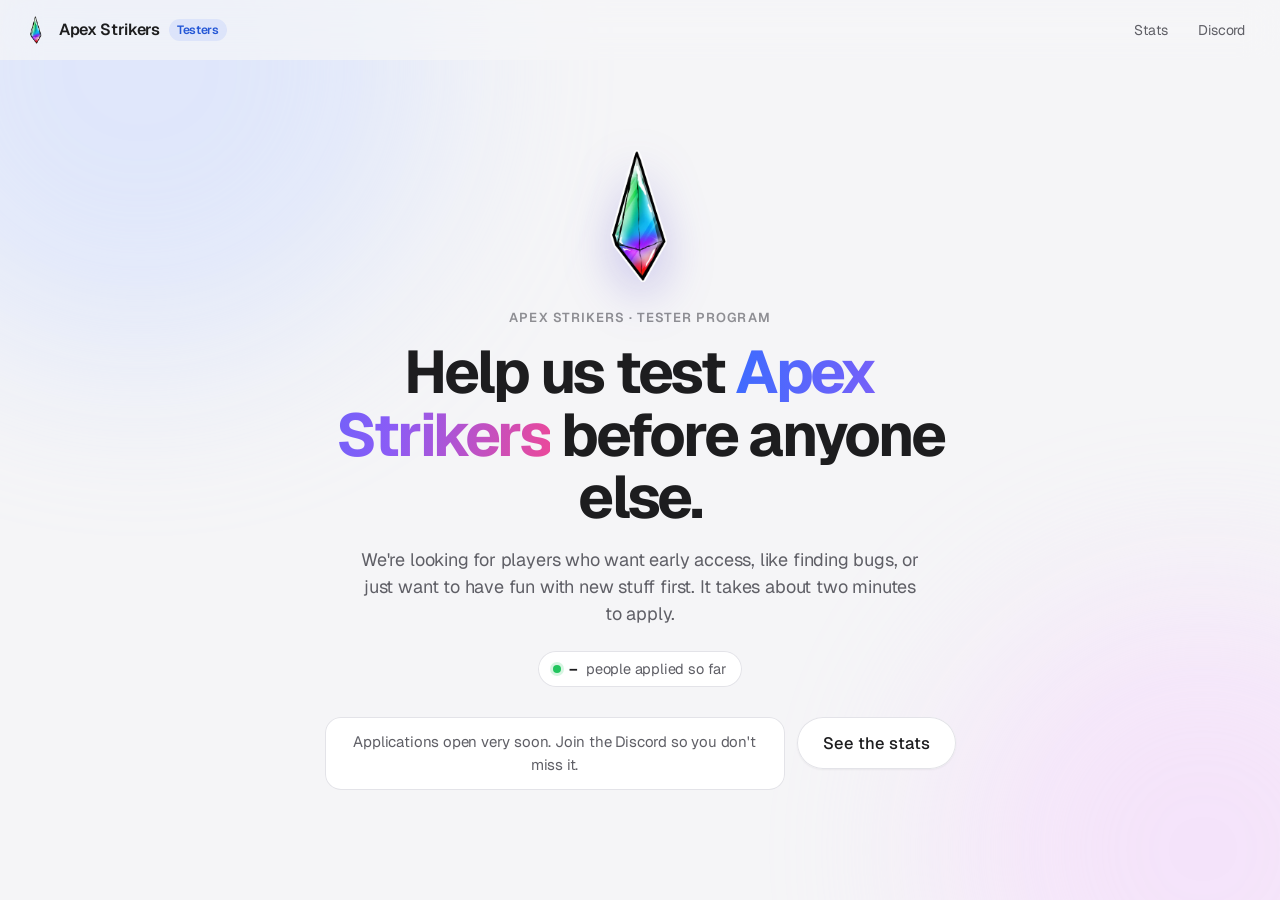
==== index.html @ 10d708e8 "Apex Strikers tester applications site Co-Authored-By: Claude Opus 5.5 <noreply@anthropic.com>" ====
<!doctype html>
<html lang="en">
<head>
  <meta charset="utf-8" />
  <meta name="viewport" content="width=device-width, initial-scale=1, viewport-fit=cover" />
  <title>Apex Strikers · Tester Applications</title>
  <meta name="description" content="Apply to become a tester for Apex Strikers on Roblox." />
  <meta name="theme-color" content="#f5f5f7" />
  <meta property="og:title" content="Become an Apex Strikers tester" />
  <meta property="og:description" content="Apply to test Apex Strikers before everyone else." />
  <meta property="og:image" content="assets/icons/prism.webp" />
  <link rel="icon" href="assets/icons/prism.webp" type="image/webp" />
  <link rel="preconnect" href="https://fonts.googleapis.com" />
  <link rel="preconnect" href="https://fonts.gstatic.com" crossorigin />
  <link href="https://fonts.googleapis.com/css2?family=Geist:wght@400;500;600;700&display=swap" rel="stylesheet" />
  <link rel="stylesheet" href="styles.css?v=1" />
</head>
<body>
  <div class="bg" aria-hidden="true"><span class="glow g1"></span><span class="glow g2"></span></div>

  <header class="top">
    <a class="brand" href="#" data-go="welcome"><img src="assets/icons/prism.webp" alt="" /><span>Apex Strikers</span><em>Testers</em></a>
    <nav>
      <button class="top-link" data-go="stats">Stats</button>
      <a class="top-link" id="discordLink" target="_blank" rel="noopener">Discord</a>
    </nav>
  </header>

  <main class="stage" id="stage" aria-live="polite"></main>

  <div class="progress" id="progress" hidden><span id="progressBar"></span></div>
  <div class="toast" id="toast" role="status" aria-live="polite"></div>

  <script src="config.js?v=1"></script>
  <script src="app.js?v=1"></script>
</body>
</html>
---- styles.css ----
:root {
  --bg: #f5f5f7;
  --card: #ffffff;
  --panel: #f5f5f7;
  --text: #1d1d1f;
  --text-2: #5f5f66;
  --text-3: #8e8e93;
  --border: #e3e3e8;
  --blue: #3b6cff;
  --ease: cubic-bezier(0.16, 1, 0.3, 1);
  --spring: cubic-bezier(0.34, 1.56, 0.64, 1);
  color-scheme: light;
}
*, *::before, *::after { box-sizing: border-box; }
html, body { height: 100%; }
body {
  margin: 0; min-height: 100%; background: var(--bg); color: var(--text); overflow-x: hidden;
  font-family: Geist, -apple-system, BlinkMacSystemFont, "SF Pro Text", Inter, "Segoe UI", sans-serif;
  font-size: 17px; line-height: 1.5; letter-spacing: -0.011em; -webkit-font-smoothing: antialiased;
}
h1, h2, h3, p { margin: 0; }
a { color: inherit; text-decoration: none; }
button { font: inherit; color: inherit; background: none; border: 0; padding: 0; cursor: pointer; }
:focus-visible { outline: 2px solid var(--blue); outline-offset: 3px; border-radius: 10px; }
[hidden] { display: none !important; }

/* Background */
.bg { position: fixed; inset: 0; z-index: -1; pointer-events: none; overflow: hidden; }
.glow { position: absolute; border-radius: 50%; filter: blur(90px); opacity: 0.45; animation: drift 22s ease-in-out infinite alternate; }
.g1 { width: 46vw; height: 46vw; left: -12vw; top: -18vw; background: #c7d7ff; }
.g2 { width: 40vw; height: 40vw; right: -14vw; bottom: -16vw; background: #f5d0fe; animation-duration: 26s; }
@keyframes drift { to { transform: translate3d(4vw, 3vw, 0) scale(1.1); } }

/* Top bar */
.top { position: fixed; top: 0; left: 0; right: 0; z-index: 20; display: flex; align-items: center; justify-content: space-between; height: 60px; padding: 0 22px; background: rgba(245, 245, 247, 0.72); -webkit-backdrop-filter: blur(18px) saturate(160%); backdrop-filter: blur(18px) saturate(160%); }
.brand { display: inline-flex; align-items: center; gap: 9px; font-weight: 600; font-size: 16px; letter-spacing: -0.02em; }
.brand img { width: 28px; height: 28px; object-fit: contain; }
.brand em { font-style: normal; font-size: 12px; font-weight: 600; padding: 2px 8px; border-radius: 999px; color: #2457d6; background: rgba(59, 108, 255, 0.1); }
.top nav { display: flex; gap: 4px; }
.top-link { padding: 7px 13px; border-radius: 999px; font-size: 14px; color: var(--text-2); transition: background 0.2s, color 0.2s; }
.top-link:hover { background: rgba(0, 0, 0, 0.05); color: var(--text); }

/* Progress */
.progress { position: fixed; top: 60px; left: 0; right: 0; z-index: 19; height: 3px; background: rgba(0, 0, 0, 0.05); }
.progress span { display: block; height: 100%; width: 0; background: linear-gradient(90deg, #4f8cff, #8b5cf6); border-radius: 0 3px 3px 0; transition: width 0.6s var(--ease); }

/* Screens */
.stage { position: relative; min-height: 100vh; min-height: 100dvh; display: grid; }
.screen {
  grid-area: 1 / 1; display: flex; align-items: center; justify-content: center; padding: 100px 22px 60px;
  transition: opacity 0.45s var(--ease), transform 0.55s var(--ease), filter 0.45s var(--ease);
}
.screen.in-right { opacity: 0; transform: translateX(60px); filter: blur(6px); }
.screen.in-left { opacity: 0; transform: translateX(-60px); filter: blur(6px); }
.screen.out-left { opacity: 0; transform: translateX(-60px); filter: blur(6px); pointer-events: none; }
.screen.out-right { opacity: 0; transform: translateX(60px); filter: blur(6px); pointer-events: none; }

/* Buttons */
.btn {
  --h: 46px; position: relative; display: inline-flex; align-items: center; justify-content: center; gap: 8px; overflow: hidden;
  height: var(--h); padding: 0 22px; border-radius: 999px; font-size: 15.5px; font-weight: 500; white-space: nowrap;
  transition: transform 0.4s var(--spring), box-shadow 0.3s, background 0.25s; -webkit-tap-highlight-color: transparent;
}
.btn:hover { transform: translateY(-2px); }
.btn:active { transform: scale(0.95); transition-duration: 0.12s; }
.btn-lg { --h: 52px; padding: 0 26px; font-size: 16.5px; }
.btn-primary { color: #fff; background: linear-gradient(180deg, #5f93ff, #3b6cff 55%, #2f5bf0); box-shadow: inset 0 1px 0 rgba(255, 255, 255, 0.4), inset 0 -2px 0 rgba(0, 0, 30, 0.2), 0 0 0 1px rgba(59, 108, 255, 0.9), 0 8px 20px -8px rgba(59, 108, 255, 0.6); }
.btn-primary:hover { box-shadow: inset 0 1px 0 rgba(255, 255, 255, 0.5), 0 0 0 1px rgba(99, 140, 255, 1), 0 14px 30px -10px rgba(59, 108, 255, 0.8); }
.btn-ghost { color: var(--text); background: #fff; box-shadow: inset 0 0 0 1px var(--border), 0 1px 2px rgba(0, 0, 0, 0.05); }
.btn-ghost:hover { background: #fafafc; }
.btn svg { width: 20px; height: 20px; }
.actions { display: flex; gap: 12px; justify-content: center; flex-wrap: wrap; margin-top: 30px; }

/* Welcome */
.welcome { max-width: 680px; text-align: center; }
.diamond { width: 132px; height: 132px; margin: 0 auto 26px; display: grid; place-items: center; animation: float 6s ease-in-out infinite; }
.diamond img { width: 100%; height: 100%; object-fit: contain; filter: drop-shadow(0 18px 24px rgba(80, 60, 200, 0.28)); }
@keyframes float { 50% { transform: translateY(-12px) rotate(-4deg); } }
.eyebrow { font-size: 13px; font-weight: 600; letter-spacing: 0.08em; text-transform: uppercase; color: var(--text-3); margin-bottom: 14px; }
.welcome h1, .stats h1 { font-size: clamp(36px, 6vw, 60px); line-height: 1.04; font-weight: 700; letter-spacing: -0.045em; }
.welcome h1 span { background: linear-gradient(100deg, #3b6cff, #8b5cf6 55%, #ec4899); -webkit-background-clip: text; background-clip: text; color: transparent; }
.lead { max-width: 560px; margin: 18px auto 0; font-size: 18px; color: var(--text-2); }
.count-pill { display: inline-flex; align-items: center; gap: 8px; margin-top: 24px; padding: 7px 15px; border-radius: 999px; font-size: 14.5px; color: var(--text-2); background: #fff; box-shadow: inset 0 0 0 1px var(--border); }
.count-pill b { color: var(--text); font-variant-numeric: tabular-nums; }
.live { width: 8px; height: 8px; border-radius: 50%; background: #22c55e; box-shadow: 0 0 0 3px rgba(34, 197, 94, 0.18); }
.note { max-width: 460px; padding: 14px 18px; border-radius: 16px; font-size: 15px; color: var(--text-2); background: #fff; box-shadow: inset 0 0 0 1px var(--border); }

/* Question */
.question { width: min(640px, 100%); }
.step { font-size: 13px; font-weight: 600; color: var(--blue); margin-bottom: 14px; }
.q-head { display: flex; align-items: center; gap: 16px; }
.q-ico { width: 58px; height: 58px; flex: none; object-fit: contain; filter: drop-shadow(0 8px 12px rgba(20, 20, 40, 0.2)); }
.q-ico.big { width: 84px; height: 84px; margin: 0 auto 16px; display: block; }
.q-ico.discord { display: grid; place-items: center; width: 52px; height: 52px; border-radius: 15px; color: #fff; background: #5865f2; box-shadow: inset 0 1px 0 rgba(255, 255, 255, 0.3), 0 8px 18px -6px rgba(88, 101, 242, 0.7); filter: none; }
.q-ico.discord svg { width: 28px; height: 28px; }
.question h2 { font-size: clamp(26px, 4vw, 36px); line-height: 1.12; font-weight: 700; letter-spacing: -0.035em; }
.hint { margin-top: 10px; color: var(--text-2); font-size: 16px; }
.field {
  display: block; width: 100%; margin-top: 26px; padding: 16px 18px; border: 0; outline: 0; border-radius: 16px; resize: vertical;
  font: inherit; font-size: 19px; color: var(--text); background: #fff; box-shadow: inset 0 0 0 1px var(--border), 0 1px 2px rgba(0, 0, 0, 0.04);
  transition: box-shadow 0.25s;
}
.field:focus { box-shadow: inset 0 0 0 1.5px rgba(59, 108, 255, 0.7), 0 0 0 5px rgba(59, 108, 255, 0.12); }
.field::placeholder { color: #b0b0b6; }
textarea.field { min-height: 130px; line-height: 1.5; font-size: 17px; }
.chars { display: block; margin-top: 6px; text-align: right; font-size: 12.5px; color: var(--text-3); }
.choices { display: grid; gap: 10px; margin-top: 26px; }
.choice {
  display: flex; align-items: center; gap: 14px; width: 100%; padding: 14px 16px; border-radius: 14px; text-align: left; font-size: 17px; font-weight: 500;
  background: #fff; box-shadow: inset 0 0 0 1px var(--border), 0 1px 2px rgba(0, 0, 0, 0.04); transition: box-shadow 0.2s, transform 0.35s var(--spring), background 0.2s;
}
.choice:hover { transform: translateX(4px); box-shadow: inset 0 0 0 1px #c9c9d1, 0 4px 14px -8px rgba(0, 0, 0, 0.2); }
.choice kbd { display: grid; place-items: center; width: 26px; height: 26px; flex: none; border-radius: 7px; font: 600 12.5px Geist, sans-serif; color: var(--text-2); background: var(--panel); box-shadow: inset 0 0 0 1px var(--border); }
.choice.on { background: #eef3ff; box-shadow: inset 0 0 0 1.5px var(--blue); }
.choice.on kbd { color: #fff; background: var(--blue); box-shadow: none; }
.error { margin-top: 12px; font-size: 14.5px; color: #dc2626; }
.hp { position: absolute; left: -9999px; width: 1px; height: 1px; opacity: 0; }
.nav-row { display: flex; justify-content: space-between; gap: 12px; margin-top: 28px; }
.kbd-hint { margin-top: 18px; font-size: 13px; color: var(--text-3); }
.kbd-hint kbd { padding: 1px 6px; border-radius: 5px; font: 600 12px Geist, sans-serif; background: #fff; box-shadow: inset 0 0 0 1px var(--border); }
.shake { animation: shake 0.4s; }
@keyframes shake { 20%, 60% { transform: translateX(-8px); } 40%, 80% { transform: translateX(8px); } }

/* Sending / done */
.sending { text-align: center; max-width: 520px; }
.sending h2 { font-size: 28px; letter-spacing: -0.03em; }
.spinner { width: 40px; height: 40px; margin: 0 auto 20px; border-radius: 50%; border: 3px solid rgba(0, 0, 0, 0.08); border-top-color: var(--blue); animation: spin 0.8s linear infinite; }
@keyframes spin { to { transform: rotate(360deg); } }
.discord-btn { background: linear-gradient(180deg, #7983f5, #5865f2); box-shadow: inset 0 1px 0 rgba(255, 255, 255, 0.35), 0 0 0 1px #5865f2, 0 8px 20px -8px rgba(88, 101, 242, 0.7); }
.confetti { position: fixed; z-index: 50; pointer-events: none; object-fit: contain; }

/* Stats */
.stats { width: min(920px, 100%); text-align: center; }
.big-stat { display: inline-flex; align-items: center; gap: 18px; margin-top: 30px; padding: 18px 28px 18px 20px; border-radius: 22px; background: #fff; box-shadow: inset 0 0 0 1px var(--border), 0 20px 40px -28px rgba(20, 20, 60, 0.35); }
.big-stat img { width: 64px; height: 64px; object-fit: contain; }
.big-stat b { display: block; font-size: 48px; line-height: 1; font-weight: 700; letter-spacing: -0.04em; font-variant-numeric: tabular-nums; text-align: left; }
.big-stat span { color: var(--text-2); font-size: 15px; }
.charts { display: grid; grid-template-columns: repeat(auto-fit, minmax(380px, 1fr)); gap: 14px; margin-top: 30px; text-align: left; }
.chart { padding: 18px; border-radius: 20px; background: #fff; box-shadow: inset 0 0 0 1px var(--border); }
.chart-head { display: flex; align-items: center; gap: 12px; margin-bottom: 14px; }
.chart-head .q-ico { width: 38px; height: 38px; }
.chart h3 { font-size: 15.5px; font-weight: 600; letter-spacing: -0.015em; line-height: 1.3; }
.bars { display: grid; gap: 9px; }
.bar-row { display: grid; grid-template-columns: minmax(0, 1.25fr) minmax(0, 1fr) 40px; align-items: center; gap: 10px; font-size: 13.5px; }
.bar-label { color: var(--text-2); white-space: nowrap; overflow: hidden; text-overflow: ellipsis; }
.bar { height: 10px; border-radius: 6px; background: var(--panel); overflow: hidden; }
.bar i { display: block; height: 100%; border-radius: 6px; background: #c5d3ff; transition: width 1s var(--ease); }
.bar-row.leader .bar i { background: linear-gradient(90deg, #4f8cff, #8b5cf6); }
.bar-row.leader .bar-label { color: var(--text); font-weight: 600; }
.bar-num { text-align: right; font-weight: 600; font-variant-numeric: tabular-nums; }

/* Toast */
.toast { position: fixed; left: 50%; bottom: 26px; z-index: 60; padding: 12px 18px; border-radius: 14px; font-size: 14px; color: #fff; background: rgba(28, 28, 34, 0.92); transform: translate(-50%, 20px); opacity: 0; pointer-events: none; transition: transform 0.45s var(--spring), opacity 0.3s; }
.toast.show { transform: translate(-50%, 0); opacity: 1; }

@media (max-width: 600px) {
  body { font-size: 16px; }
  .top { padding: 0 14px; }
  .brand em { display: none; }
  .screen { padding: 88px 16px 40px; align-items: flex-start; }
  .welcome { padding-top: 20px; }
  .diamond { width: 104px; height: 104px; }
  .q-ico { width: 46px; height: 46px; }
  .q-head { gap: 12px; }
  .nav-row .btn { flex: 1; }
  .kbd-hint { display: none; }
  .actions .btn { flex: 1 1 100%; }
  .big-stat b { font-size: 40px; }
}
@media (prefers-reduced-motion: reduce) {
  *, *::before, *::after { animation-duration: 0.01ms !important; animation-iteration-count: 1 !important; transition-duration: 0.01ms !important; }
}

@media (max-width: 600px) { .charts { grid-template-columns: 1fr; } }
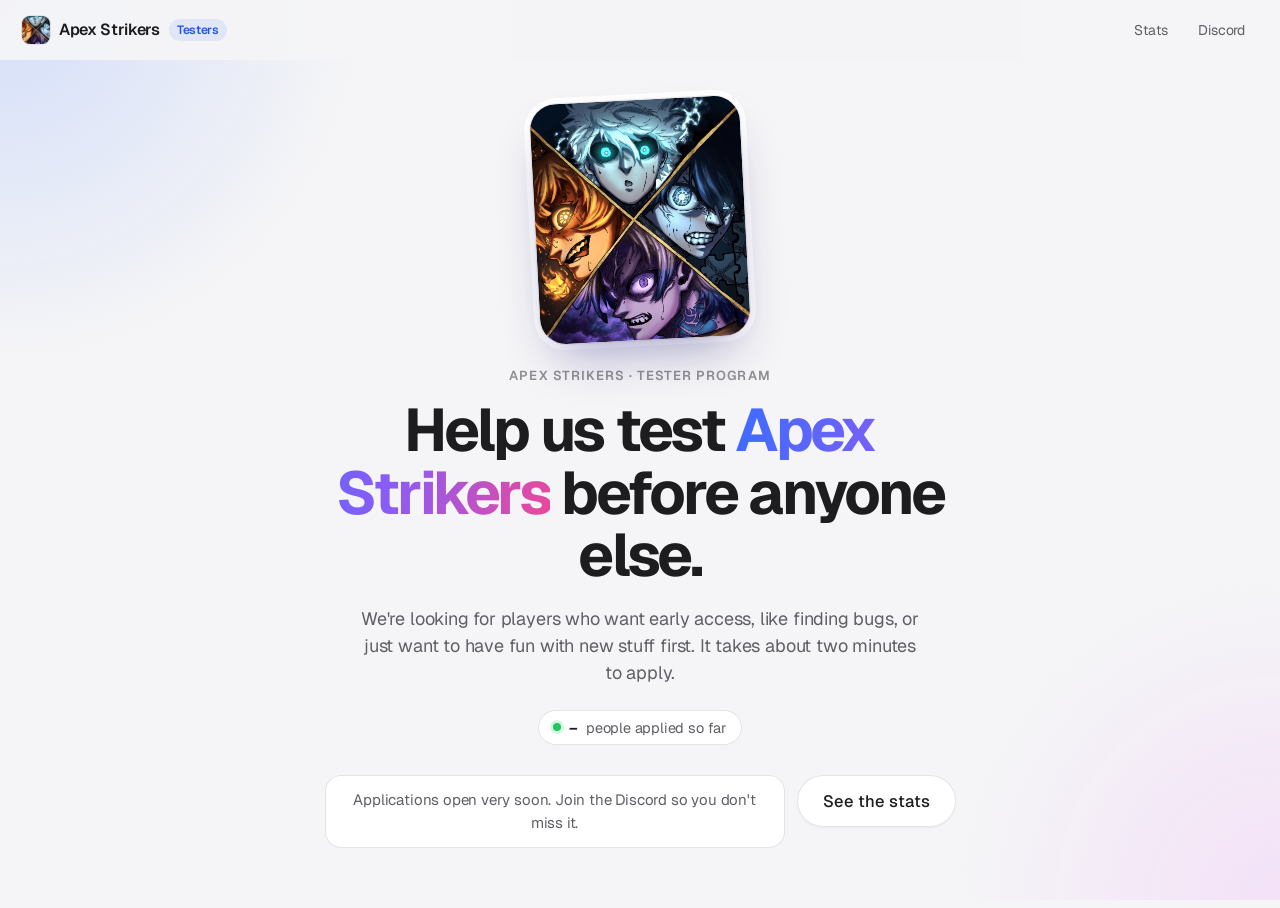
==== commit be7a22e4: "Apex logo from the art; cheaper background and transitions Co-Authored-By: Claude Opus 5.5 <noreply@" ====
--- a/index.html
+++ b/index.html
@@ -8,18 +8,19 @@
   <meta name="theme-color" content="#f5f5f7" />
   <meta property="og:title" content="Become an Apex Strikers tester" />
   <meta property="og:description" content="Apply to test Apex Strikers before everyone else." />
-  <meta property="og:image" content="assets/icons/prism.webp" />
-  <link rel="icon" href="assets/icons/prism.webp" type="image/webp" />
+  <meta property="og:image" content="assets/logo.webp" />
+  <link rel="icon" href="assets/favicon.png" type="image/png" />
+  <link rel="apple-touch-icon" href="assets/apple-touch-icon.png" />
   <link rel="preconnect" href="https://fonts.googleapis.com" />
   <link rel="preconnect" href="https://fonts.gstatic.com" crossorigin />
   <link href="https://fonts.googleapis.com/css2?family=Geist:wght@400;500;600;700&display=swap" rel="stylesheet" />
-  <link rel="stylesheet" href="styles.css?v=1" />
+  <link rel="stylesheet" href="styles.css?v=1793979495" />
 </head>
 <body>
-  <div class="bg" aria-hidden="true"><span class="glow g1"></span><span class="glow g2"></span></div>
+  <div class="bg" aria-hidden="true"></div>
 
   <header class="top">
-    <a class="brand" href="#" data-go="welcome"><img src="assets/icons/prism.webp" alt="" /><span>Apex Strikers</span><em>Testers</em></a>
+    <a class="brand" href="#" data-go="welcome"><img src="assets/logo-icon.webp" alt="" /><span>Apex Strikers</span><em>Testers</em></a>
     <nav>
       <button class="top-link" data-go="stats">Stats</button>
       <a class="top-link" id="discordLink" target="_blank" rel="noopener">Discord</a>
@@ -31,7 +32,7 @@
   <div class="progress" id="progress" hidden><span id="progressBar"></span></div>
   <div class="toast" id="toast" role="status" aria-live="polite"></div>
 
-  <script src="config.js?v=1"></script>
-  <script src="app.js?v=1"></script>
+  <script src="config.js?v=1793979495"></script>
+  <script src="app.js?v=1793979495"></script>
 </body>
 </html>
--- a/styles.css
+++ b/styles.css
@@ -1,174 +1,195 @@
-:root {
-  --bg: #f5f5f7;
-  --card: #ffffff;
-  --panel: #f5f5f7;
-  --text: #1d1d1f;
-  --text-2: #5f5f66;
-  --text-3: #8e8e93;
-  --border: #e3e3e8;
-  --blue: #3b6cff;
-  --ease: cubic-bezier(0.16, 1, 0.3, 1);
-  --spring: cubic-bezier(0.34, 1.56, 0.64, 1);
-  color-scheme: light;
-}
-*, *::before, *::after { box-sizing: border-box; }
-html, body { height: 100%; }
-body {
-  margin: 0; min-height: 100%; background: var(--bg); color: var(--text); overflow-x: hidden;
-  font-family: Geist, -apple-system, BlinkMacSystemFont, "SF Pro Text", Inter, "Segoe UI", sans-serif;
-  font-size: 17px; line-height: 1.5; letter-spacing: -0.011em; -webkit-font-smoothing: antialiased;
-}
-h1, h2, h3, p { margin: 0; }
-a { color: inherit; text-decoration: none; }
-button { font: inherit; color: inherit; background: none; border: 0; padding: 0; cursor: pointer; }
-:focus-visible { outline: 2px solid var(--blue); outline-offset: 3px; border-radius: 10px; }
-[hidden] { display: none !important; }
-
-/* Background */
-.bg { position: fixed; inset: 0; z-index: -1; pointer-events: none; overflow: hidden; }
-.glow { position: absolute; border-radius: 50%; filter: blur(90px); opacity: 0.45; animation: drift 22s ease-in-out infinite alternate; }
-.g1 { width: 46vw; height: 46vw; left: -12vw; top: -18vw; background: #c7d7ff; }
-.g2 { width: 40vw; height: 40vw; right: -14vw; bottom: -16vw; background: #f5d0fe; animation-duration: 26s; }
-@keyframes drift { to { transform: translate3d(4vw, 3vw, 0) scale(1.1); } }
-
-/* Top bar */
-.top { position: fixed; top: 0; left: 0; right: 0; z-index: 20; display: flex; align-items: center; justify-content: space-between; height: 60px; padding: 0 22px; background: rgba(245, 245, 247, 0.72); -webkit-backdrop-filter: blur(18px) saturate(160%); backdrop-filter: blur(18px) saturate(160%); }
-.brand { display: inline-flex; align-items: center; gap: 9px; font-weight: 600; font-size: 16px; letter-spacing: -0.02em; }
-.brand img { width: 28px; height: 28px; object-fit: contain; }
-.brand em { font-style: normal; font-size: 12px; font-weight: 600; padding: 2px 8px; border-radius: 999px; color: #2457d6; background: rgba(59, 108, 255, 0.1); }
-.top nav { display: flex; gap: 4px; }
-.top-link { padding: 7px 13px; border-radius: 999px; font-size: 14px; color: var(--text-2); transition: background 0.2s, color 0.2s; }
-.top-link:hover { background: rgba(0, 0, 0, 0.05); color: var(--text); }
-
-/* Progress */
-.progress { position: fixed; top: 60px; left: 0; right: 0; z-index: 19; height: 3px; background: rgba(0, 0, 0, 0.05); }
-.progress span { display: block; height: 100%; width: 0; background: linear-gradient(90deg, #4f8cff, #8b5cf6); border-radius: 0 3px 3px 0; transition: width 0.6s var(--ease); }
-
-/* Screens */
-.stage { position: relative; min-height: 100vh; min-height: 100dvh; display: grid; }
-.screen {
-  grid-area: 1 / 1; display: flex; align-items: center; justify-content: center; padding: 100px 22px 60px;
-  transition: opacity 0.45s var(--ease), transform 0.55s var(--ease), filter 0.45s var(--ease);
-}
-.screen.in-right { opacity: 0; transform: translateX(60px); filter: blur(6px); }
-.screen.in-left { opacity: 0; transform: translateX(-60px); filter: blur(6px); }
-.screen.out-left { opacity: 0; transform: translateX(-60px); filter: blur(6px); pointer-events: none; }
-.screen.out-right { opacity: 0; transform: translateX(60px); filter: blur(6px); pointer-events: none; }
-
-/* Buttons */
-.btn {
-  --h: 46px; position: relative; display: inline-flex; align-items: center; justify-content: center; gap: 8px; overflow: hidden;
-  height: var(--h); padding: 0 22px; border-radius: 999px; font-size: 15.5px; font-weight: 500; white-space: nowrap;
-  transition: transform 0.4s var(--spring), box-shadow 0.3s, background 0.25s; -webkit-tap-highlight-color: transparent;
-}
-.btn:hover { transform: translateY(-2px); }
-.btn:active { transform: scale(0.95); transition-duration: 0.12s; }
-.btn-lg { --h: 52px; padding: 0 26px; font-size: 16.5px; }
-.btn-primary { color: #fff; background: linear-gradient(180deg, #5f93ff, #3b6cff 55%, #2f5bf0); box-shadow: inset 0 1px 0 rgba(255, 255, 255, 0.4), inset 0 -2px 0 rgba(0, 0, 30, 0.2), 0 0 0 1px rgba(59, 108, 255, 0.9), 0 8px 20px -8px rgba(59, 108, 255, 0.6); }
-.btn-primary:hover { box-shadow: inset 0 1px 0 rgba(255, 255, 255, 0.5), 0 0 0 1px rgba(99, 140, 255, 1), 0 14px 30px -10px rgba(59, 108, 255, 0.8); }
-.btn-ghost { color: var(--text); background: #fff; box-shadow: inset 0 0 0 1px var(--border), 0 1px 2px rgba(0, 0, 0, 0.05); }
-.btn-ghost:hover { background: #fafafc; }
-.btn svg { width: 20px; height: 20px; }
-.actions { display: flex; gap: 12px; justify-content: center; flex-wrap: wrap; margin-top: 30px; }
-
-/* Welcome */
-.welcome { max-width: 680px; text-align: center; }
-.diamond { width: 132px; height: 132px; margin: 0 auto 26px; display: grid; place-items: center; animation: float 6s ease-in-out infinite; }
-.diamond img { width: 100%; height: 100%; object-fit: contain; filter: drop-shadow(0 18px 24px rgba(80, 60, 200, 0.28)); }
-@keyframes float { 50% { transform: translateY(-12px) rotate(-4deg); } }
-.eyebrow { font-size: 13px; font-weight: 600; letter-spacing: 0.08em; text-transform: uppercase; color: var(--text-3); margin-bottom: 14px; }
-.welcome h1, .stats h1 { font-size: clamp(36px, 6vw, 60px); line-height: 1.04; font-weight: 700; letter-spacing: -0.045em; }
-.welcome h1 span { background: linear-gradient(100deg, #3b6cff, #8b5cf6 55%, #ec4899); -webkit-background-clip: text; background-clip: text; color: transparent; }
-.lead { max-width: 560px; margin: 18px auto 0; font-size: 18px; color: var(--text-2); }
-.count-pill { display: inline-flex; align-items: center; gap: 8px; margin-top: 24px; padding: 7px 15px; border-radius: 999px; font-size: 14.5px; color: var(--text-2); background: #fff; box-shadow: inset 0 0 0 1px var(--border); }
-.count-pill b { color: var(--text); font-variant-numeric: tabular-nums; }
-.live { width: 8px; height: 8px; border-radius: 50%; background: #22c55e; box-shadow: 0 0 0 3px rgba(34, 197, 94, 0.18); }
-.note { max-width: 460px; padding: 14px 18px; border-radius: 16px; font-size: 15px; color: var(--text-2); background: #fff; box-shadow: inset 0 0 0 1px var(--border); }
-
-/* Question */
-.question { width: min(640px, 100%); }
-.step { font-size: 13px; font-weight: 600; color: var(--blue); margin-bottom: 14px; }
-.q-head { display: flex; align-items: center; gap: 16px; }
-.q-ico { width: 58px; height: 58px; flex: none; object-fit: contain; filter: drop-shadow(0 8px 12px rgba(20, 20, 40, 0.2)); }
-.q-ico.big { width: 84px; height: 84px; margin: 0 auto 16px; display: block; }
-.q-ico.discord { display: grid; place-items: center; width: 52px; height: 52px; border-radius: 15px; color: #fff; background: #5865f2; box-shadow: inset 0 1px 0 rgba(255, 255, 255, 0.3), 0 8px 18px -6px rgba(88, 101, 242, 0.7); filter: none; }
-.q-ico.discord svg { width: 28px; height: 28px; }
-.question h2 { font-size: clamp(26px, 4vw, 36px); line-height: 1.12; font-weight: 700; letter-spacing: -0.035em; }
-.hint { margin-top: 10px; color: var(--text-2); font-size: 16px; }
-.field {
-  display: block; width: 100%; margin-top: 26px; padding: 16px 18px; border: 0; outline: 0; border-radius: 16px; resize: vertical;
-  font: inherit; font-size: 19px; color: var(--text); background: #fff; box-shadow: inset 0 0 0 1px var(--border), 0 1px 2px rgba(0, 0, 0, 0.04);
-  transition: box-shadow 0.25s;
-}
-.field:focus { box-shadow: inset 0 0 0 1.5px rgba(59, 108, 255, 0.7), 0 0 0 5px rgba(59, 108, 255, 0.12); }
-.field::placeholder { color: #b0b0b6; }
-textarea.field { min-height: 130px; line-height: 1.5; font-size: 17px; }
-.chars { display: block; margin-top: 6px; text-align: right; font-size: 12.5px; color: var(--text-3); }
-.choices { display: grid; gap: 10px; margin-top: 26px; }
-.choice {
-  display: flex; align-items: center; gap: 14px; width: 100%; padding: 14px 16px; border-radius: 14px; text-align: left; font-size: 17px; font-weight: 500;
-  background: #fff; box-shadow: inset 0 0 0 1px var(--border), 0 1px 2px rgba(0, 0, 0, 0.04); transition: box-shadow 0.2s, transform 0.35s var(--spring), background 0.2s;
-}
-.choice:hover { transform: translateX(4px); box-shadow: inset 0 0 0 1px #c9c9d1, 0 4px 14px -8px rgba(0, 0, 0, 0.2); }
-.choice kbd { display: grid; place-items: center; width: 26px; height: 26px; flex: none; border-radius: 7px; font: 600 12.5px Geist, sans-serif; color: var(--text-2); background: var(--panel); box-shadow: inset 0 0 0 1px var(--border); }
-.choice.on { background: #eef3ff; box-shadow: inset 0 0 0 1.5px var(--blue); }
-.choice.on kbd { color: #fff; background: var(--blue); box-shadow: none; }
-.error { margin-top: 12px; font-size: 14.5px; color: #dc2626; }
-.hp { position: absolute; left: -9999px; width: 1px; height: 1px; opacity: 0; }
-.nav-row { display: flex; justify-content: space-between; gap: 12px; margin-top: 28px; }
-.kbd-hint { margin-top: 18px; font-size: 13px; color: var(--text-3); }
-.kbd-hint kbd { padding: 1px 6px; border-radius: 5px; font: 600 12px Geist, sans-serif; background: #fff; box-shadow: inset 0 0 0 1px var(--border); }
-.shake { animation: shake 0.4s; }
-@keyframes shake { 20%, 60% { transform: translateX(-8px); } 40%, 80% { transform: translateX(8px); } }
-
-/* Sending / done */
-.sending { text-align: center; max-width: 520px; }
-.sending h2 { font-size: 28px; letter-spacing: -0.03em; }
-.spinner { width: 40px; height: 40px; margin: 0 auto 20px; border-radius: 50%; border: 3px solid rgba(0, 0, 0, 0.08); border-top-color: var(--blue); animation: spin 0.8s linear infinite; }
-@keyframes spin { to { transform: rotate(360deg); } }
-.discord-btn { background: linear-gradient(180deg, #7983f5, #5865f2); box-shadow: inset 0 1px 0 rgba(255, 255, 255, 0.35), 0 0 0 1px #5865f2, 0 8px 20px -8px rgba(88, 101, 242, 0.7); }
-.confetti { position: fixed; z-index: 50; pointer-events: none; object-fit: contain; }
-
-/* Stats */
-.stats { width: min(920px, 100%); text-align: center; }
-.big-stat { display: inline-flex; align-items: center; gap: 18px; margin-top: 30px; padding: 18px 28px 18px 20px; border-radius: 22px; background: #fff; box-shadow: inset 0 0 0 1px var(--border), 0 20px 40px -28px rgba(20, 20, 60, 0.35); }
-.big-stat img { width: 64px; height: 64px; object-fit: contain; }
-.big-stat b { display: block; font-size: 48px; line-height: 1; font-weight: 700; letter-spacing: -0.04em; font-variant-numeric: tabular-nums; text-align: left; }
-.big-stat span { color: var(--text-2); font-size: 15px; }
-.charts { display: grid; grid-template-columns: repeat(auto-fit, minmax(380px, 1fr)); gap: 14px; margin-top: 30px; text-align: left; }
-.chart { padding: 18px; border-radius: 20px; background: #fff; box-shadow: inset 0 0 0 1px var(--border); }
-.chart-head { display: flex; align-items: center; gap: 12px; margin-bottom: 14px; }
-.chart-head .q-ico { width: 38px; height: 38px; }
-.chart h3 { font-size: 15.5px; font-weight: 600; letter-spacing: -0.015em; line-height: 1.3; }
-.bars { display: grid; gap: 9px; }
-.bar-row { display: grid; grid-template-columns: minmax(0, 1.25fr) minmax(0, 1fr) 40px; align-items: center; gap: 10px; font-size: 13.5px; }
-.bar-label { color: var(--text-2); white-space: nowrap; overflow: hidden; text-overflow: ellipsis; }
-.bar { height: 10px; border-radius: 6px; background: var(--panel); overflow: hidden; }
-.bar i { display: block; height: 100%; border-radius: 6px; background: #c5d3ff; transition: width 1s var(--ease); }
-.bar-row.leader .bar i { background: linear-gradient(90deg, #4f8cff, #8b5cf6); }
-.bar-row.leader .bar-label { color: var(--text); font-weight: 600; }
-.bar-num { text-align: right; font-weight: 600; font-variant-numeric: tabular-nums; }
-
-/* Toast */
-.toast { position: fixed; left: 50%; bottom: 26px; z-index: 60; padding: 12px 18px; border-radius: 14px; font-size: 14px; color: #fff; background: rgba(28, 28, 34, 0.92); transform: translate(-50%, 20px); opacity: 0; pointer-events: none; transition: transform 0.45s var(--spring), opacity 0.3s; }
-.toast.show { transform: translate(-50%, 0); opacity: 1; }
-
-@media (max-width: 600px) {
-  body { font-size: 16px; }
-  .top { padding: 0 14px; }
-  .brand em { display: none; }
-  .screen { padding: 88px 16px 40px; align-items: flex-start; }
-  .welcome { padding-top: 20px; }
-  .diamond { width: 104px; height: 104px; }
-  .q-ico { width: 46px; height: 46px; }
-  .q-head { gap: 12px; }
-  .nav-row .btn { flex: 1; }
-  .kbd-hint { display: none; }
-  .actions .btn { flex: 1 1 100%; }
-  .big-stat b { font-size: 40px; }
-}
-@media (prefers-reduced-motion: reduce) {
-  *, *::before, *::after { animation-duration: 0.01ms !important; animation-iteration-count: 1 !important; transition-duration: 0.01ms !important; }
-}
-
-@media (max-width: 600px) { .charts { grid-template-columns: 1fr; } }
+:root {
+  --bg: #f5f5f7;
+  --card: #ffffff;
+  --panel: #f5f5f7;
+  --text: #1d1d1f;
+  --text-2: #5f5f66;
+  --text-3: #8e8e93;
+  --border: #e3e3e8;
+  --blue: #3b6cff;
+  --ease: cubic-bezier(0.16, 1, 0.3, 1);
+  --spring: cubic-bezier(0.34, 1.56, 0.64, 1);
+  color-scheme: light;
+}
+*, *::before, *::after { box-sizing: border-box; }
+html, body { height: 100%; }
+body {
+  margin: 0; min-height: 100%; background: var(--bg); color: var(--text); overflow-x: hidden;
+  font-family: Geist, -apple-system, BlinkMacSystemFont, "SF Pro Text", Inter, "Segoe UI", sans-serif;
+  font-size: 17px; line-height: 1.5; letter-spacing: -0.011em; -webkit-font-smoothing: antialiased;
+}
+h1, h2, h3, p { margin: 0; }
+a { color: inherit; text-decoration: none; }
+button { font: inherit; color: inherit; background: none; border: 0; padding: 0; cursor: pointer; }
+:focus-visible { outline: 2px solid var(--blue); outline-offset: 3px; border-radius: 10px; }
+[hidden] { display: none !important; }
+
+/* Background */
+.bg { position: fixed; inset: 0; z-index: -1; pointer-events: none; overflow: hidden; }
+.glow { position: absolute; border-radius: 50%; filter: blur(90px); opacity: 0.45; animation: drift 22s ease-in-out infinite alternate; }
+.g1 { width: 46vw; height: 46vw; left: -12vw; top: -18vw; background: #c7d7ff; }
+.g2 { width: 40vw; height: 40vw; right: -14vw; bottom: -16vw; background: #f5d0fe; animation-duration: 26s; }
+@keyframes drift { to { transform: translate3d(4vw, 3vw, 0) scale(1.1); } }
+
+/* Top bar */
+.top { position: fixed; top: 0; left: 0; right: 0; z-index: 20; display: flex; align-items: center; justify-content: space-between; height: 60px; padding: 0 22px; background: rgba(245, 245, 247, 0.72); -webkit-backdrop-filter: blur(18px) saturate(160%); backdrop-filter: blur(18px) saturate(160%); }
+.brand { display: inline-flex; align-items: center; gap: 9px; font-weight: 600; font-size: 16px; letter-spacing: -0.02em; }
+.brand img { width: 28px; height: 28px; object-fit: contain; }
+.brand em { font-style: normal; font-size: 12px; font-weight: 600; padding: 2px 8px; border-radius: 999px; color: #2457d6; background: rgba(59, 108, 255, 0.1); }
+.top nav { display: flex; gap: 4px; }
+.top-link { padding: 7px 13px; border-radius: 999px; font-size: 14px; color: var(--text-2); transition: background 0.2s, color 0.2s; }
+.top-link:hover { background: rgba(0, 0, 0, 0.05); color: var(--text); }
+
+/* Progress */
+.progress { position: fixed; top: 60px; left: 0; right: 0; z-index: 19; height: 3px; background: rgba(0, 0, 0, 0.05); }
+.progress span { display: block; height: 100%; width: 0; background: linear-gradient(90deg, #4f8cff, #8b5cf6); border-radius: 0 3px 3px 0; transition: width 0.6s var(--ease); }
+
+/* Screens */
+.stage { position: relative; min-height: 100vh; min-height: 100dvh; display: grid; }
+.screen {
+  grid-area: 1 / 1; display: flex; align-items: center; justify-content: center; padding: 100px 22px 60px;
+  transition: opacity 0.45s var(--ease), transform 0.55s var(--ease), filter 0.45s var(--ease);
+}
+.screen.in-right { opacity: 0; transform: translateX(60px); filter: blur(6px); }
+.screen.in-left { opacity: 0; transform: translateX(-60px); filter: blur(6px); }
+.screen.out-left { opacity: 0; transform: translateX(-60px); filter: blur(6px); pointer-events: none; }
+.screen.out-right { opacity: 0; transform: translateX(60px); filter: blur(6px); pointer-events: none; }
+
+/* Buttons */
+.btn {
+  --h: 46px; position: relative; display: inline-flex; align-items: center; justify-content: center; gap: 8px; overflow: hidden;
+  height: var(--h); padding: 0 22px; border-radius: 999px; font-size: 15.5px; font-weight: 500; white-space: nowrap;
+  transition: transform 0.4s var(--spring), box-shadow 0.3s, background 0.25s; -webkit-tap-highlight-color: transparent;
+}
+.btn:hover { transform: translateY(-2px); }
+.btn:active { transform: scale(0.95); transition-duration: 0.12s; }
+.btn-lg { --h: 52px; padding: 0 26px; font-size: 16.5px; }
+.btn-primary { color: #fff; background: linear-gradient(180deg, #5f93ff, #3b6cff 55%, #2f5bf0); box-shadow: inset 0 1px 0 rgba(255, 255, 255, 0.4), inset 0 -2px 0 rgba(0, 0, 30, 0.2), 0 0 0 1px rgba(59, 108, 255, 0.9), 0 8px 20px -8px rgba(59, 108, 255, 0.6); }
+.btn-primary:hover { box-shadow: inset 0 1px 0 rgba(255, 255, 255, 0.5), 0 0 0 1px rgba(99, 140, 255, 1), 0 14px 30px -10px rgba(59, 108, 255, 0.8); }
+.btn-ghost { color: var(--text); background: #fff; box-shadow: inset 0 0 0 1px var(--border), 0 1px 2px rgba(0, 0, 0, 0.05); }
+.btn-ghost:hover { background: #fafafc; }
+.btn svg { width: 20px; height: 20px; }
+.actions { display: flex; gap: 12px; justify-content: center; flex-wrap: wrap; margin-top: 30px; }
+
+/* Welcome */
+.welcome { max-width: 680px; text-align: center; }
+.diamond { width: 132px; height: 132px; margin: 0 auto 26px; display: grid; place-items: center; animation: float 6s ease-in-out infinite; }
+.diamond img { width: 100%; height: 100%; object-fit: contain; filter: drop-shadow(0 18px 24px rgba(80, 60, 200, 0.28)); }
+@keyframes float { 50% { transform: translateY(-12px) rotate(-4deg); } }
+.eyebrow { font-size: 13px; font-weight: 600; letter-spacing: 0.08em; text-transform: uppercase; color: var(--text-3); margin-bottom: 14px; }
+.welcome h1, .stats h1 { font-size: clamp(36px, 6vw, 60px); line-height: 1.04; font-weight: 700; letter-spacing: -0.045em; }
+.welcome h1 span { background: linear-gradient(100deg, #3b6cff, #8b5cf6 55%, #ec4899); -webkit-background-clip: text; background-clip: text; color: transparent; }
+.lead { max-width: 560px; margin: 18px auto 0; font-size: 18px; color: var(--text-2); }
+.count-pill { display: inline-flex; align-items: center; gap: 8px; margin-top: 24px; padding: 7px 15px; border-radius: 999px; font-size: 14.5px; color: var(--text-2); background: #fff; box-shadow: inset 0 0 0 1px var(--border); }
+.count-pill b { color: var(--text); font-variant-numeric: tabular-nums; }
+.live { width: 8px; height: 8px; border-radius: 50%; background: #22c55e; box-shadow: 0 0 0 3px rgba(34, 197, 94, 0.18); }
+.note { max-width: 460px; padding: 14px 18px; border-radius: 16px; font-size: 15px; color: var(--text-2); background: #fff; box-shadow: inset 0 0 0 1px var(--border); }
+
+/* Question */
+.question { width: min(640px, 100%); }
+.step { font-size: 13px; font-weight: 600; color: var(--blue); margin-bottom: 14px; }
+.q-head { display: flex; align-items: center; gap: 16px; }
+.q-ico { width: 58px; height: 58px; flex: none; object-fit: contain; filter: drop-shadow(0 8px 12px rgba(20, 20, 40, 0.2)); }
+.q-ico.big { width: 84px; height: 84px; margin: 0 auto 16px; display: block; }
+.q-ico.discord { display: grid; place-items: center; width: 52px; height: 52px; border-radius: 15px; color: #fff; background: #5865f2; box-shadow: inset 0 1px 0 rgba(255, 255, 255, 0.3), 0 8px 18px -6px rgba(88, 101, 242, 0.7); filter: none; }
+.q-ico.discord svg { width: 28px; height: 28px; }
+.question h2 { font-size: clamp(26px, 4vw, 36px); line-height: 1.12; font-weight: 700; letter-spacing: -0.035em; }
+.hint { margin-top: 10px; color: var(--text-2); font-size: 16px; }
+.field {
+  display: block; width: 100%; margin-top: 26px; padding: 16px 18px; border: 0; outline: 0; border-radius: 16px; resize: vertical;
+  font: inherit; font-size: 19px; color: var(--text); background: #fff; box-shadow: inset 0 0 0 1px var(--border), 0 1px 2px rgba(0, 0, 0, 0.04);
+  transition: box-shadow 0.25s;
+}
+.field:focus { box-shadow: inset 0 0 0 1.5px rgba(59, 108, 255, 0.7), 0 0 0 5px rgba(59, 108, 255, 0.12); }
+.field::placeholder { color: #b0b0b6; }
+textarea.field { min-height: 130px; line-height: 1.5; font-size: 17px; }
+.chars { display: block; margin-top: 6px; text-align: right; font-size: 12.5px; color: var(--text-3); }
+.choices { display: grid; gap: 10px; margin-top: 26px; }
+.choice {
+  display: flex; align-items: center; gap: 14px; width: 100%; padding: 14px 16px; border-radius: 14px; text-align: left; font-size: 17px; font-weight: 500;
+  background: #fff; box-shadow: inset 0 0 0 1px var(--border), 0 1px 2px rgba(0, 0, 0, 0.04); transition: box-shadow 0.2s, transform 0.35s var(--spring), background 0.2s;
+}
+.choice:hover { transform: translateX(4px); box-shadow: inset 0 0 0 1px #c9c9d1, 0 4px 14px -8px rgba(0, 0, 0, 0.2); }
+.choice kbd { display: grid; place-items: center; width: 26px; height: 26px; flex: none; border-radius: 7px; font: 600 12.5px Geist, sans-serif; color: var(--text-2); background: var(--panel); box-shadow: inset 0 0 0 1px var(--border); }
+.choice.on { background: #eef3ff; box-shadow: inset 0 0 0 1.5px var(--blue); }
+.choice.on kbd { color: #fff; background: var(--blue); box-shadow: none; }
+.error { margin-top: 12px; font-size: 14.5px; color: #dc2626; }
+.hp { position: absolute; left: -9999px; width: 1px; height: 1px; opacity: 0; }
+.nav-row { display: flex; justify-content: space-between; gap: 12px; margin-top: 28px; }
+.kbd-hint { margin-top: 18px; font-size: 13px; color: var(--text-3); }
+.kbd-hint kbd { padding: 1px 6px; border-radius: 5px; font: 600 12px Geist, sans-serif; background: #fff; box-shadow: inset 0 0 0 1px var(--border); }
+.shake { animation: shake 0.4s; }
+@keyframes shake { 20%, 60% { transform: translateX(-8px); } 40%, 80% { transform: translateX(8px); } }
+
+/* Sending / done */
+.sending { text-align: center; max-width: 520px; }
+.sending h2 { font-size: 28px; letter-spacing: -0.03em; }
+.spinner { width: 40px; height: 40px; margin: 0 auto 20px; border-radius: 50%; border: 3px solid rgba(0, 0, 0, 0.08); border-top-color: var(--blue); animation: spin 0.8s linear infinite; }
+@keyframes spin { to { transform: rotate(360deg); } }
+.discord-btn { background: linear-gradient(180deg, #7983f5, #5865f2); box-shadow: inset 0 1px 0 rgba(255, 255, 255, 0.35), 0 0 0 1px #5865f2, 0 8px 20px -8px rgba(88, 101, 242, 0.7); }
+.confetti { position: fixed; z-index: 50; pointer-events: none; object-fit: contain; }
+
+/* Stats */
+.stats { width: min(920px, 100%); text-align: center; }
+.big-stat { display: inline-flex; align-items: center; gap: 18px; margin-top: 30px; padding: 18px 28px 18px 20px; border-radius: 22px; background: #fff; box-shadow: inset 0 0 0 1px var(--border), 0 20px 40px -28px rgba(20, 20, 60, 0.35); }
+.big-stat img { width: 64px; height: 64px; object-fit: contain; }
+.big-stat b { display: block; font-size: 48px; line-height: 1; font-weight: 700; letter-spacing: -0.04em; font-variant-numeric: tabular-nums; text-align: left; }
+.big-stat span { color: var(--text-2); font-size: 15px; }
+.charts { display: grid; grid-template-columns: repeat(auto-fit, minmax(380px, 1fr)); gap: 14px; margin-top: 30px; text-align: left; }
+.chart { padding: 18px; border-radius: 20px; background: #fff; box-shadow: inset 0 0 0 1px var(--border); }
+.chart-head { display: flex; align-items: center; gap: 12px; margin-bottom: 14px; }
+.chart-head .q-ico { width: 38px; height: 38px; }
+.chart h3 { font-size: 15.5px; font-weight: 600; letter-spacing: -0.015em; line-height: 1.3; }
+.bars { display: grid; gap: 9px; }
+.bar-row { display: grid; grid-template-columns: minmax(0, 1.25fr) minmax(0, 1fr) 40px; align-items: center; gap: 10px; font-size: 13.5px; }
+.bar-label { color: var(--text-2); white-space: nowrap; overflow: hidden; text-overflow: ellipsis; }
+.bar { height: 10px; border-radius: 6px; background: var(--panel); overflow: hidden; }
+.bar i { display: block; height: 100%; border-radius: 6px; background: #c5d3ff; transition: width 1s var(--ease); }
+.bar-row.leader .bar i { background: linear-gradient(90deg, #4f8cff, #8b5cf6); }
+.bar-row.leader .bar-label { color: var(--text); font-weight: 600; }
+.bar-num { text-align: right; font-weight: 600; font-variant-numeric: tabular-nums; }
+
+/* Toast */
+.toast { position: fixed; left: 50%; bottom: 26px; z-index: 60; padding: 12px 18px; border-radius: 14px; font-size: 14px; color: #fff; background: rgba(28, 28, 34, 0.92); transform: translate(-50%, 20px); opacity: 0; pointer-events: none; transition: transform 0.45s var(--spring), opacity 0.3s; }
+.toast.show { transform: translate(-50%, 0); opacity: 1; }
+
+@media (max-width: 600px) {
+  body { font-size: 16px; }
+  .top { padding: 0 14px; }
+  .brand em { display: none; }
+  .screen { padding: 88px 16px 40px; align-items: flex-start; }
+  .welcome { padding-top: 20px; }
+  .diamond { width: 104px; height: 104px; }
+  .q-ico { width: 46px; height: 46px; }
+  .q-head { gap: 12px; }
+  .nav-row .btn { flex: 1; }
+  .kbd-hint { display: none; }
+  .actions .btn { flex: 1 1 100%; }
+  .big-stat b { font-size: 40px; }
+}
+@media (prefers-reduced-motion: reduce) {
+  *, *::before, *::after { animation-duration: 0.01ms !important; animation-iteration-count: 1 !important; transition-duration: 0.01ms !important; }
+}
+
+@media (max-width: 600px) { .charts { grid-template-columns: 1fr; } }
+
+
+/* ═══ Logo art ═══ */
+.brand img { border-radius: 8px; object-fit: cover; box-shadow: 0 0 0 1px rgba(0, 0, 0, 0.08); }
+.logo-art {
+  width: 210px; margin: 0 auto 26px; border-radius: 26px; overflow: hidden; rotate: -3deg;
+  box-shadow: 0 0 0 1px rgba(0, 0, 0, 0.08), 0 24px 50px -18px rgba(40, 30, 120, 0.45), 0 0 0 6px #fff;
+  animation: float 6s ease-in-out infinite;
+}
+.logo-art img { display: block; width: 100%; height: auto; }
+.big-stat .big-logo { border-radius: 14px; object-fit: cover; }
+@media (max-width: 600px) { .logo-art { width: 150px; border-radius: 20px; } }
+
+/* ═══ Performance ═══ */
+/* soft colour in the background is now a plain gradient, no animated blur */
+.bg { background: radial-gradient(40vw 40vw at 0% 0%, rgba(150, 180, 255, 0.35), transparent 70%), radial-gradient(36vw 36vw at 100% 100%, rgba(240, 180, 250, 0.3), transparent 70%); }
+.glow { display: none; }
+/* screen changes slide and fade, without blurring the whole page */
+.screen.in-right, .screen.in-left, .screen.out-left, .screen.out-right { filter: none; }
+.screen { transition: opacity 0.4s var(--ease), transform 0.5s var(--ease); will-change: opacity, transform; }
+.top { -webkit-backdrop-filter: none; backdrop-filter: none; background: rgba(245, 245, 247, 0.94); }
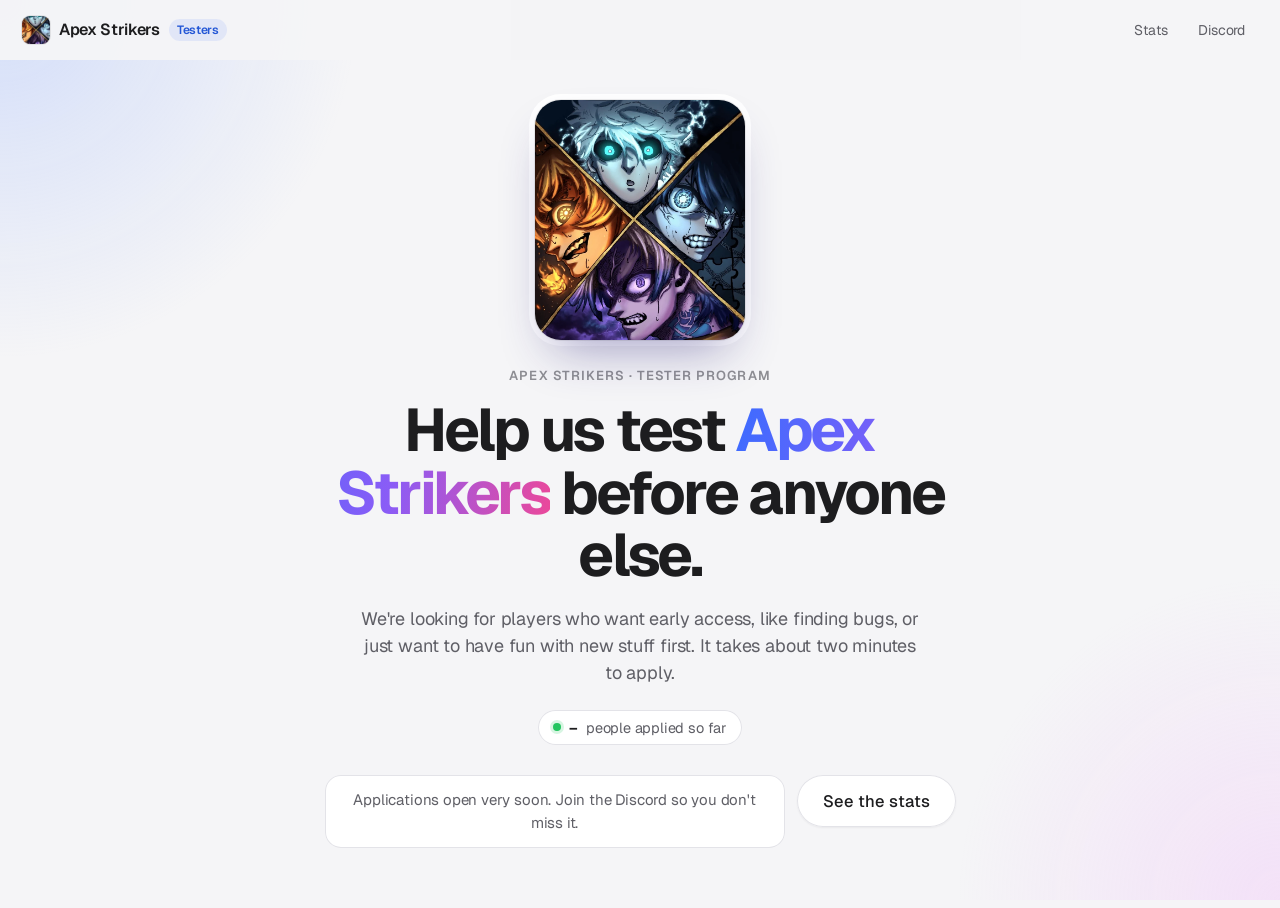
==== commit 83f63ab6: "Logo sits straight Co-Authored-By: Claude Opus 5.5 <noreply@anthropic.com>" ====
--- a/index.html
+++ b/index.html
@@ -14,7 +14,7 @@
   <link rel="preconnect" href="https://fonts.googleapis.com" />
   <link rel="preconnect" href="https://fonts.gstatic.com" crossorigin />
   <link href="https://fonts.googleapis.com/css2?family=Geist:wght@400;500;600;700&display=swap" rel="stylesheet" />
-  <link rel="stylesheet" href="styles.css?v=1793979495" />
+  <link rel="stylesheet" href="styles.css?v=1793979607" />
 </head>
 <body>
   <div class="bg" aria-hidden="true"></div>
@@ -32,7 +32,7 @@
   <div class="progress" id="progress" hidden><span id="progressBar"></span></div>
   <div class="toast" id="toast" role="status" aria-live="polite"></div>
 
-  <script src="config.js?v=1793979495"></script>
-  <script src="app.js?v=1793979495"></script>
+  <script src="config.js?v=1793979607"></script>
+  <script src="app.js?v=1793979607"></script>
 </body>
 </html>
--- a/styles.css
+++ b/styles.css
@@ -193,3 +193,6 @@
 .screen.in-right, .screen.in-left, .screen.out-left, .screen.out-right { filter: none; }
 .screen { transition: opacity 0.4s var(--ease), transform 0.5s var(--ease); will-change: opacity, transform; }
 .top { -webkit-backdrop-filter: none; backdrop-filter: none; background: rgba(245, 245, 247, 0.94); }
+/* logo sits straight, only a gentle float */
+.logo-art { rotate: 0deg; animation: floatY 6s ease-in-out infinite; }
+@keyframes floatY { 50% { transform: translateY(-10px); } }
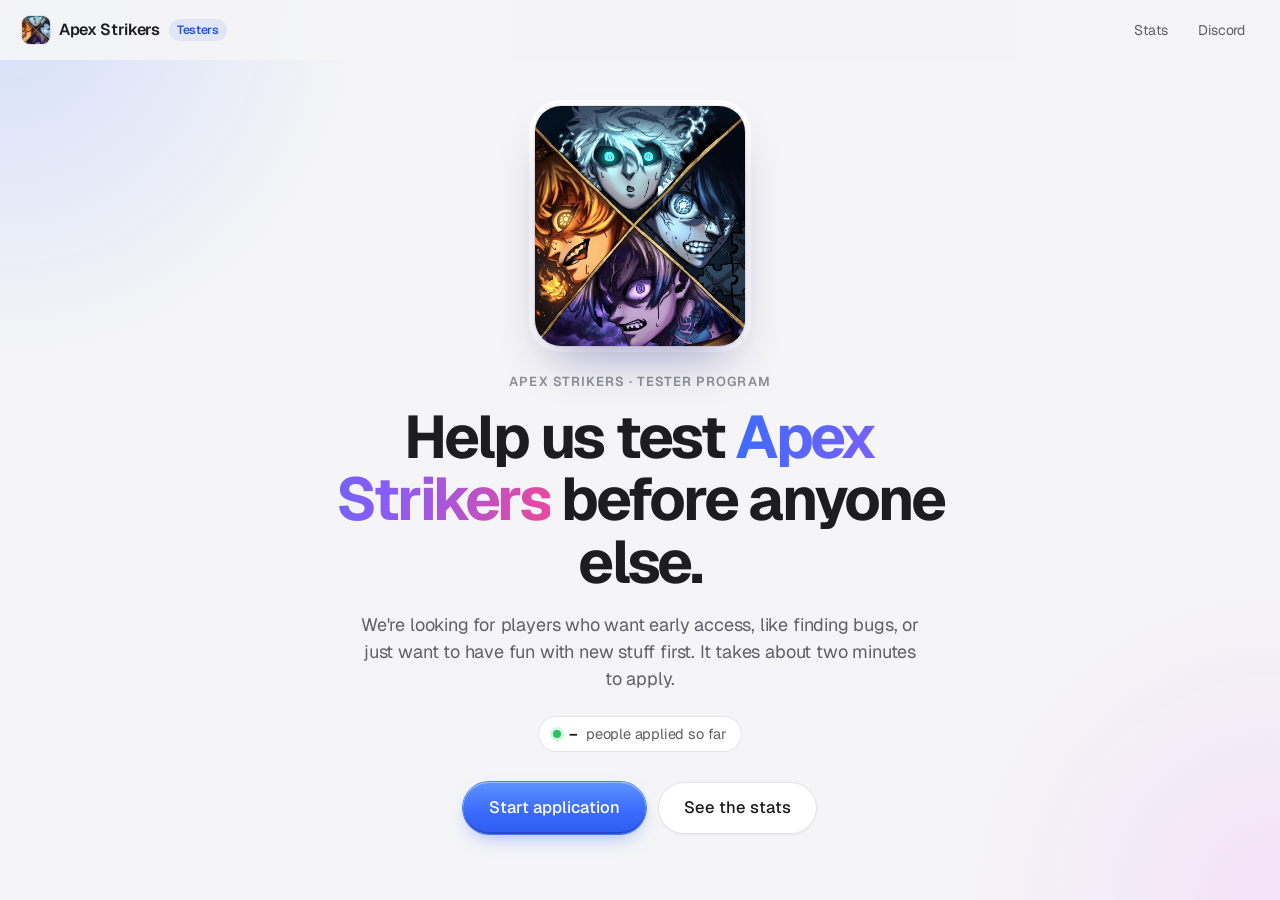
==== commit 12ef4ca0: "Connect the Google Sheet, applications open Co-Authored-By: Claude Opus 5.5 <noreply@anthropic.com>" ====
--- a/index.html
+++ b/index.html
@@ -14,7 +14,7 @@
   <link rel="preconnect" href="https://fonts.googleapis.com" />
   <link rel="preconnect" href="https://fonts.gstatic.com" crossorigin />
   <link href="https://fonts.googleapis.com/css2?family=Geist:wght@400;500;600;700&display=swap" rel="stylesheet" />
-  <link rel="stylesheet" href="styles.css?v=1793979607" />
+  <link rel="stylesheet" href="styles.css?v=1793980350" />
 </head>
 <body>
   <div class="bg" aria-hidden="true"></div>
@@ -32,7 +32,7 @@
   <div class="progress" id="progress" hidden><span id="progressBar"></span></div>
   <div class="toast" id="toast" role="status" aria-live="polite"></div>
 
-  <script src="config.js?v=1793979607"></script>
-  <script src="app.js?v=1793979607"></script>
+  <script src="config.js?v=1793980350"></script>
+  <script src="app.js?v=1793980350"></script>
 </body>
 </html>
--- a/styles.css
+++ b/styles.css
@@ -193,6 +193,8 @@
 .screen.in-right, .screen.in-left, .screen.out-left, .screen.out-right { filter: none; }
 .screen { transition: opacity 0.4s var(--ease), transform 0.5s var(--ease); will-change: opacity, transform; }
 .top { -webkit-backdrop-filter: none; backdrop-filter: none; background: rgba(245, 245, 247, 0.94); }
-/* logo sits straight, only a gentle float */
-.logo-art { rotate: 0deg; animation: floatY 6s ease-in-out infinite; }
-@keyframes floatY { 50% { transform: translateY(-10px); } }
+/* logo sits straight, only a gentle float */
+.logo-art { rotate: 0deg; animation: floatY 6s ease-in-out infinite; }
+@keyframes floatY { 50% { transform: translateY(-10px); } }
+
+.accepted-line { margin-top: 12px; font-size: 14.5px; color: var(--text-2); }
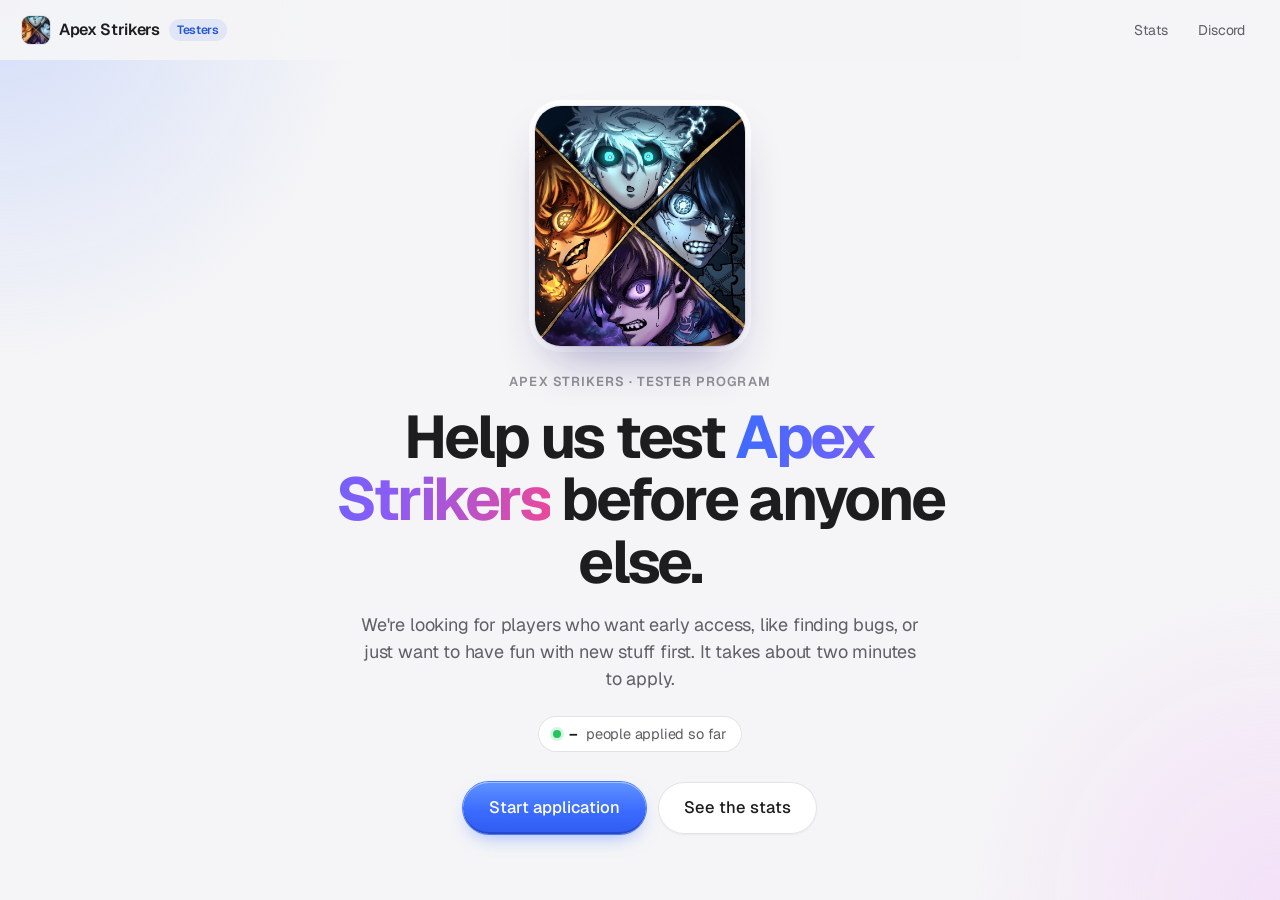
==== commit 69b839ca: "Stats: show accepted, waiting and declined Co-Authored-By: Claude Opus 5.5 <noreply@anthropic.com>" ====
--- a/index.html
+++ b/index.html
@@ -14,7 +14,7 @@
   <link rel="preconnect" href="https://fonts.googleapis.com" />
   <link rel="preconnect" href="https://fonts.gstatic.com" crossorigin />
   <link href="https://fonts.googleapis.com/css2?family=Geist:wght@400;500;600;700&display=swap" rel="stylesheet" />
-  <link rel="stylesheet" href="styles.css?v=1793980350" />
+  <link rel="stylesheet" href="styles.css?v=1794010524" />
 </head>
 <body>
   <div class="bg" aria-hidden="true"></div>
@@ -32,7 +32,7 @@
   <div class="progress" id="progress" hidden><span id="progressBar"></span></div>
   <div class="toast" id="toast" role="status" aria-live="polite"></div>
 
-  <script src="config.js?v=1793980350"></script>
-  <script src="app.js?v=1793980350"></script>
+  <script src="config.js?v=1794010524"></script>
+  <script src="app.js?v=1794010524"></script>
 </body>
 </html>
--- a/styles.css
+++ b/styles.css
@@ -197,4 +197,16 @@
 .logo-art { rotate: 0deg; animation: floatY 6s ease-in-out infinite; }
 @keyframes floatY { 50% { transform: translateY(-10px); } }
 
-.accepted-line { margin-top: 12px; font-size: 14.5px; color: var(--text-2); }
+
+/* Accepted / waiting / declined */
+.status-row { display: flex; justify-content: center; gap: 10px; flex-wrap: wrap; margin-top: 14px; }
+.status { display: inline-flex; align-items: center; gap: 8px; padding: 8px 16px 8px 10px; border-radius: 999px; font-size: 14.5px; background: #fff; box-shadow: inset 0 0 0 1px var(--border); }
+.status img { width: 26px; height: 26px; object-fit: contain; }
+.status b { font-size: 17px; font-weight: 700; font-variant-numeric: tabular-nums; }
+.status span { color: var(--text-2); }
+.st-acc { box-shadow: inset 0 0 0 1px rgba(34, 197, 94, 0.35); background: #f0fdf4; }
+.st-acc b { color: #15803d; }
+.st-pen { box-shadow: inset 0 0 0 1px rgba(245, 158, 11, 0.35); background: #fffbeb; }
+.st-pen b { color: #b45309; }
+.st-dec { box-shadow: inset 0 0 0 1px rgba(239, 68, 68, 0.3); background: #fef2f2; }
+.st-dec b { color: #b91c1c; }
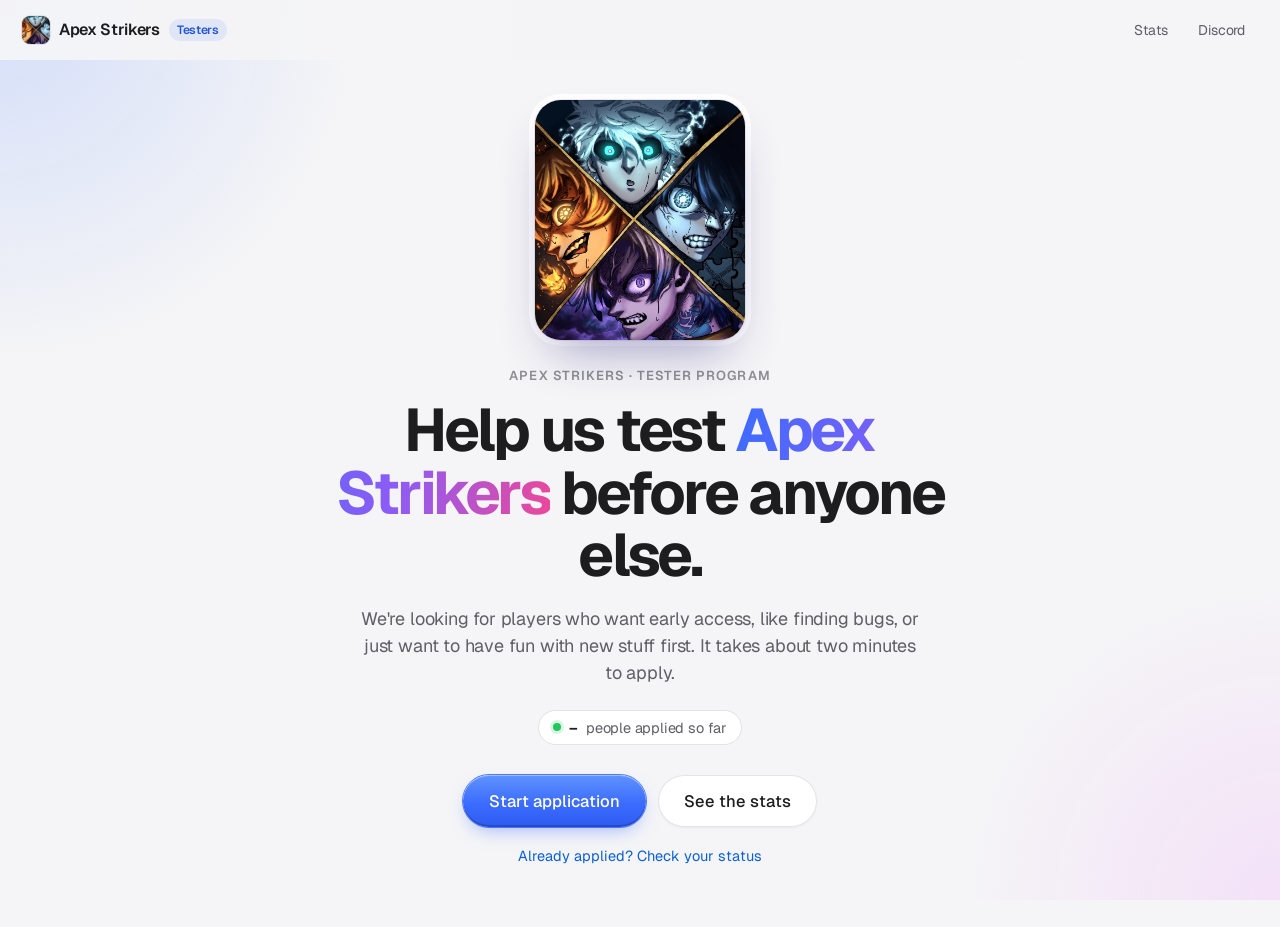
==== commit 3f3a7fa2: "Applicants see their status: accepted (congrats, my diamond), declined, or waiting; check-my-status " ====
--- a/index.html
+++ b/index.html
@@ -14,7 +14,7 @@
   <link rel="preconnect" href="https://fonts.googleapis.com" />
   <link rel="preconnect" href="https://fonts.gstatic.com" crossorigin />
   <link href="https://fonts.googleapis.com/css2?family=Geist:wght@400;500;600;700&display=swap" rel="stylesheet" />
-  <link rel="stylesheet" href="styles.css?v=1794010524" />
+  <link rel="stylesheet" href="styles.css?v=1794010742" />
 </head>
 <body>
   <div class="bg" aria-hidden="true"></div>
@@ -32,7 +32,7 @@
   <div class="progress" id="progress" hidden><span id="progressBar"></span></div>
   <div class="toast" id="toast" role="status" aria-live="polite"></div>
 
-  <script src="config.js?v=1794010524"></script>
-  <script src="app.js?v=1794010524"></script>
+  <script src="config.js?v=1794010742"></script>
+  <script src="app.js?v=1794010742"></script>
 </body>
 </html>
--- a/styles.css
+++ b/styles.css
@@ -210,3 +210,22 @@
 .st-pen b { color: #b45309; }
 .st-dec { box-shadow: inset 0 0 0 1px rgba(239, 68, 68, 0.3); background: #fef2f2; }
 .st-dec b { color: #b91c1c; }
+
+/* Your application status */
+.status-slot { margin-top: 26px; }
+.my-status { display: grid; justify-items: center; gap: 8px; max-width: 520px; margin: 0 auto; padding: 22px 24px; border-radius: 22px; text-align: center; background: #fff; box-shadow: inset 0 0 0 1px var(--border); animation: statusIn 0.6s var(--spring) both; }
+@keyframes statusIn { from { opacity: 0; transform: translateY(12px) scale(0.97); } }
+.my-status img { width: 64px; height: 64px; object-fit: contain; filter: drop-shadow(0 8px 12px rgba(20, 20, 40, 0.2)); }
+.my-status h3 { font-size: 22px; letter-spacing: -0.025em; }
+.my-status p { font-size: 15.5px; color: var(--text-2); }
+.my-status .btn { margin-top: 8px; }
+.my-status .spinner { width: 28px; height: 28px; margin: 0; }
+.st-accepted { background: linear-gradient(160deg, #f5f3ff, #eef6ff); box-shadow: inset 0 0 0 1.5px rgba(139, 92, 246, 0.35), 0 24px 50px -28px rgba(99, 70, 220, 0.6); }
+.st-accepted h3 { background: linear-gradient(100deg, #3b6cff, #8b5cf6 55%, #ec4899); -webkit-background-clip: text; background-clip: text; color: transparent; font-size: 26px; }
+.st-accepted img { width: 84px; height: 84px; animation: floatY 4s ease-in-out infinite; }
+.st-declined { background: #fff7f7; box-shadow: inset 0 0 0 1px rgba(239, 68, 68, 0.25); }
+.st-pending { background: #fffbeb; box-shadow: inset 0 0 0 1px rgba(245, 158, 11, 0.3); }
+.check-link { display: block; margin: 18px auto 0; font-size: 14.5px; color: #0a5fd8; }
+.check-link:hover { text-decoration: underline; }
+.check .field + .field { margin-top: 10px; }
+.check .status-slot .spinner { margin: 10px auto 0; }
